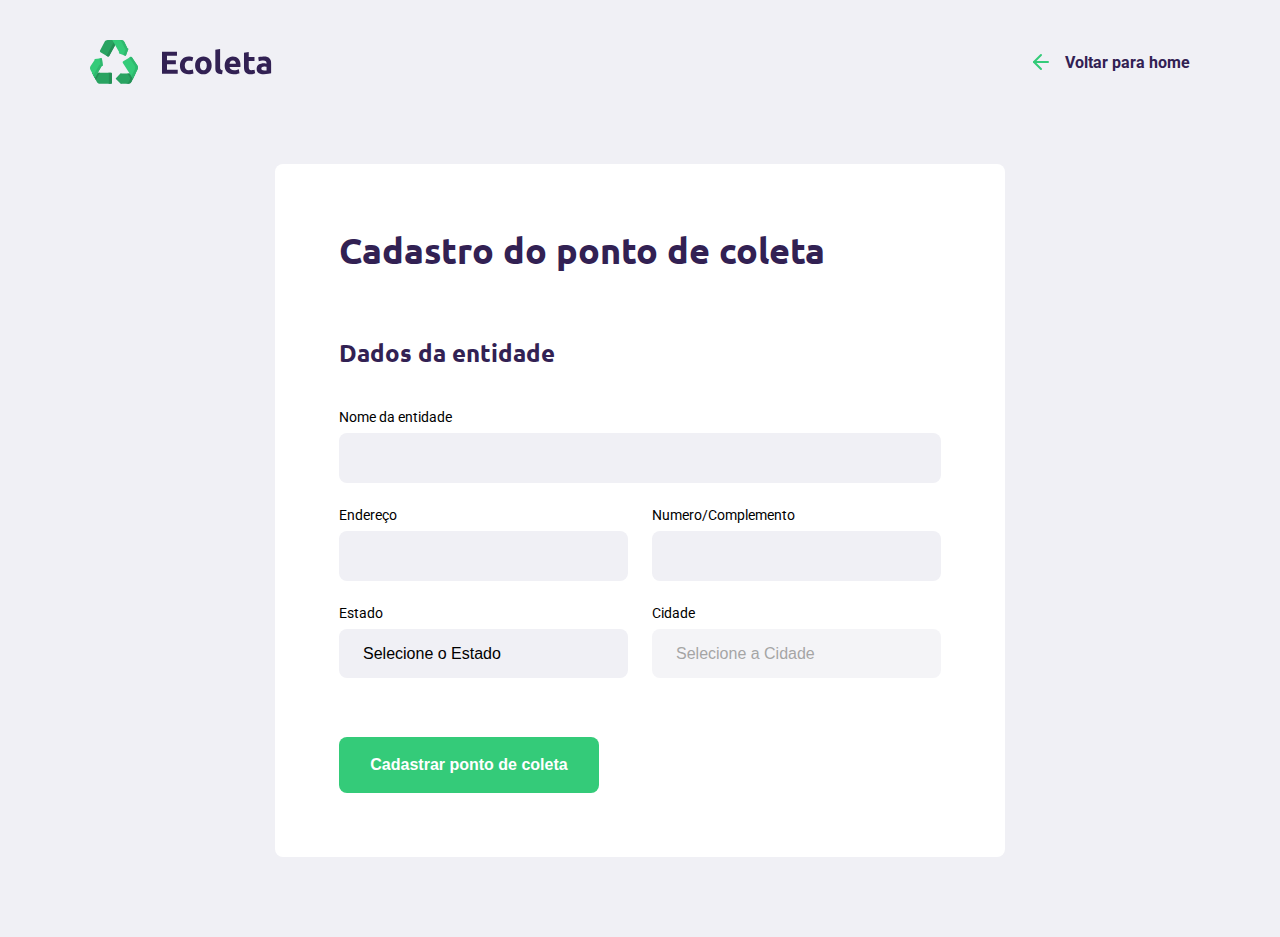
==== create-point.html @ 0b595419 "Creat-point HTML" ====
<!DOCTYPE html>
<html lang="pt_br">

<head>
    <meta charset="UTF-8">
    <meta name="viewport" content="width=device-width, initial-scale=1.0">
    <title>Criar um ponto de Coleta</title>
    <link href="https://fonts.googleapis.com/css2?family=Roboto&family=Ubuntu:wght@700&display=swap" rel="stylesheet">

    <link rel="stylesheet" href="styles/main.css">
    <link rel="stylesheet" href="styles/create-point.css">
    <link rel="stylesheet" href="styles/responsive.css">

</head>

<body>

    <div id="page-create-point">


        <header>
            <img src="icones/logo.svg" alt="Logo Ecoleta">
            <a href="#">
                <span></span>
                Voltar para home
            </a>
        </header>

        <form action="">

            <h1>Cadastro do ponto de coleta</h1>

            <fieldset>
                <legend>
                    <h2>Dados da entidade</h2>
                </legend>

                <div class="field">
                    <label for="name">Nome da entidade</label>
                    <input type="text" name="name">
                </div>

                <div class="field-group">

                    <div class="field">
                        <label for="address">Endereço</label>
                        <input type="text" name="address">
                    </div>

                    <div class="field">
                        <label for="address2">Numero/Complemento</label>
                        <input type="text" name="address2">
                    </div>
                </div>

                <div class="field-group">

                    <div class="field">
                        <label for="state">Estado</label>
                        <select name="uf">
                            <option value="">Selecione o Estado</option>
                        </select>
                    </div>

                    <div class="field">
                        <label for="city">Cidade</label>
                        <select name="city" disabled>
                            <option value="">Selecione a Cidade
                            </option>
                        </select>
                    </div>

                </div>

            </fieldset>

            
            <button type="submit">Cadastrar ponto de coleta</button>

        </form>

    </div>

</body>

</html>
---- styles/main.css ----
:root {
    --title-color: #322153;
    --primary-color: #34cb79;
}

* {
    margin: 0;
    padding: 0;
    box-sizing: border-box;
}

html{
    font-family: 'Roboto', sans-serif;
}

body {
    background: #f0f0f5;
    -webkit-font-smoothing: antialiased;
}

a {
    text-decoration: none;
}

h1, h2, h3, h4, h5, h6 {
    color: var(--title-color);
    font-family: 'Ubuntu', sans-serif;
}

/* Box Model
Modelo de caixa 
Toda caixa 
largura,altura, espaçamentos, preenchimentos
bordas,cor,fundo, maneira que é vista pelo html(display)
alinhamento,posicionamento.
*/
---- styles/create-point.css ----
#page-create-point {
    width: 90%;
    max-width: 1100px;

    /* Alinhamento de caixa (Pelo lado de fora da caixa) */
    margin: 0 auto;
}

#page-create-point header {
    margin-top: 40px;

    display: flex;
    justify-content: space-between;
    align-items: center;
}

#page-create-point header a {
    color: var(--title-color);
    font-weight: bold;

    display: flex;
    align-items: center;
}

#page-create-point header a span {
    /*Icone retorno da home*/
    margin-right: 16px;
    background-image: url(../icones/arrow-left.svg);

    display: flex;

    width: 20px;
    height: 24px;
    
}

form {
    background-color: white;

    margin: 80px auto;
    /* Preenchimento da caixa */
    padding: 64px;
    border-radius: 8px;

    max-width: 730px;
    
}

form h1 {
    font-size: 36px;
}

form fieldset {
    margin-top: 64px;

    border: 0;
}

form legend {
    margin-bottom: 40px;
}

form legend h2 {
    font-size: 24px;
}

form .field {
    flex: 1;

    display: flex;
    flex-direction: column;

    margin-bottom: 24px;
}

form .field-group {
    display: flex;
}

form input, 
form select {
    background-color: #f0f0f5;

    border: 0;
    padding: 16px 24px;
    font-size: 16px;

    border-radius: 8px;

    outline: none;
}

form select {
    -webkit-appearance: none;
    -moz-appearance: none;
    appearance: none;
}

form label {
    font-size: 14px;
    margin-bottom: 8px;
}

form .field-group .field + .field {
    margin-left: 24px;
}

form button {
    width: 260px;
    height: 56px;

    background-color: var(--primary-color);
    border-radius: 8px;

    color: white;
    font-weight: bold;
    font-size: 16px;

    border: 0;
    margin-top: 35px;
    /* efeito de transição botão*/
    transition: background-color 400ms;
}

/* Hover efeito para quando o mouse passar */
form button:hover {
    background-color: #2fb86e;
}
---- styles/responsive.css ----
@media (max-width: 900px) {
    #page-home {
        background-position-x: 70vw;
    }

    #page-home .content {
        align-items: center;
        text-align: center;
    }

    #page-home header a {
        position: absolute;
        bottom: -75px;

        left: 50%;
        transform: translateX(-50%);
    }

    #page-home main {
        align-items: center;
    }
}

@media (min-width:1700px) {
    #page-home {
        background-position-x: 40vw;
    }
}

@media (max-height:760px) {
    #page-home {
        background-position-y: 200px;
    }
}
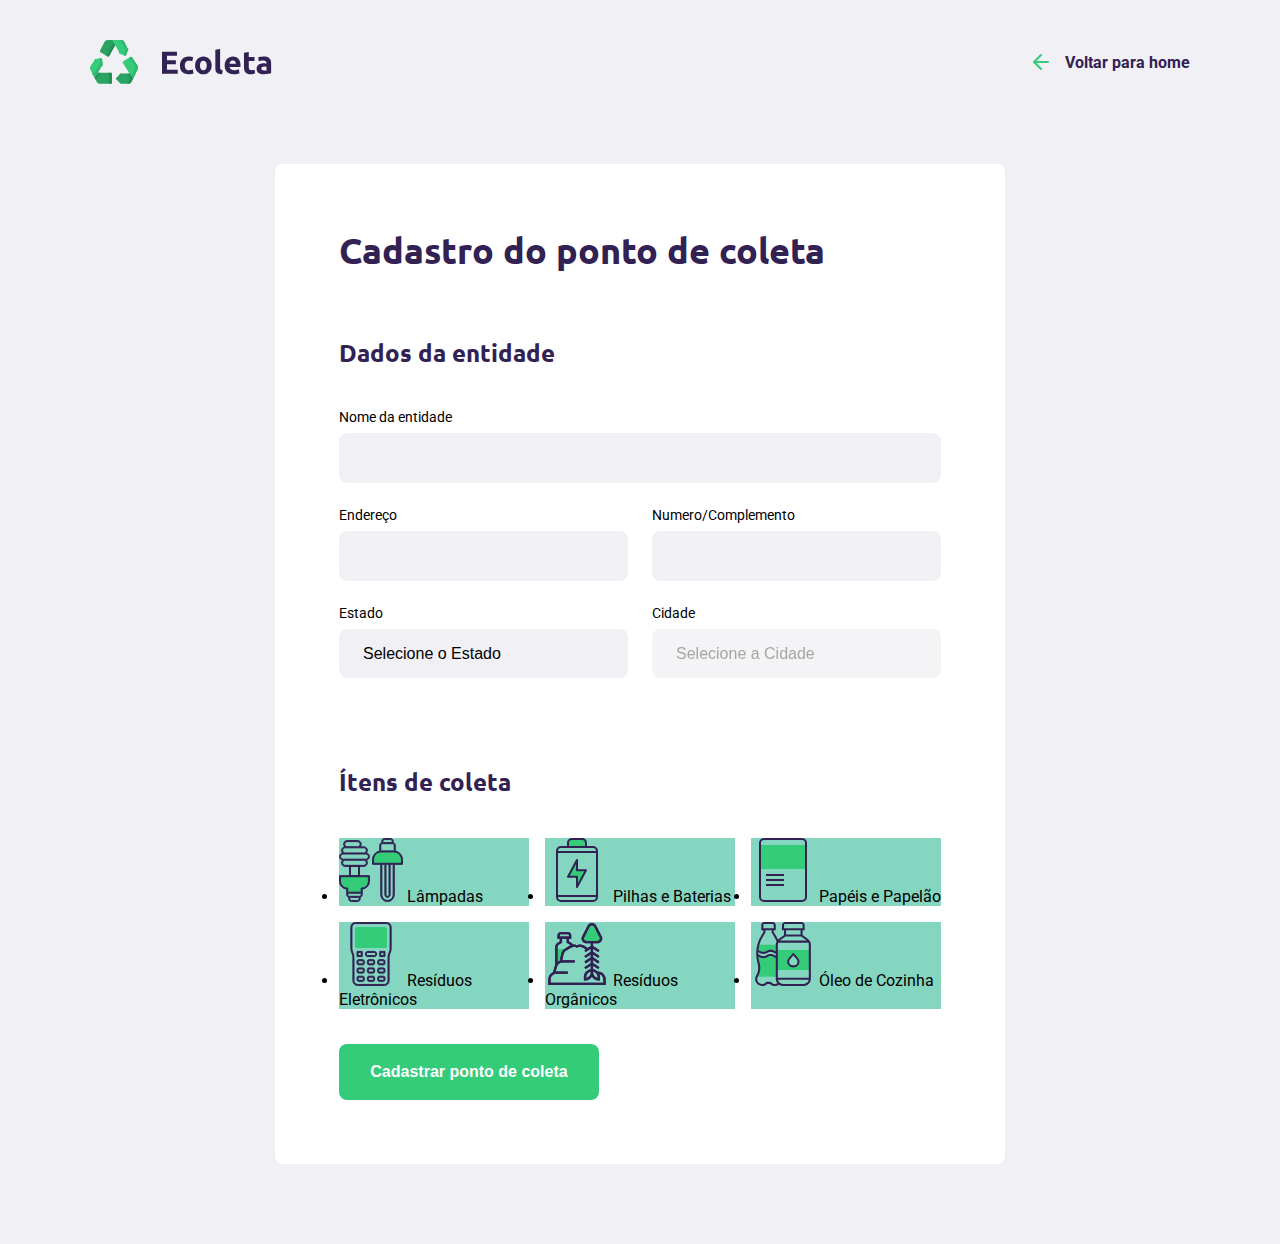
==== commit aecd8e92: "Incluido Novo campo Form" ====
--- a/create-point.html
+++ b/create-point.html
@@ -37,19 +37,19 @@
 
                 <div class="field">
                     <label for="name">Nome da entidade</label>
-                    <input type="text" name="name">
+                    <input type="text" name="name" required > <!-- Required atributo que obriga o usuario a preencher todos os campos do formulario-->
                 </div>
 
                 <div class="field-group">
 
                     <div class="field">
                         <label for="address">Endereço</label>
-                        <input type="text" name="address">
+                        <input type="text" name="address" required>
                     </div>
 
                     <div class="field">
                         <label for="address2">Numero/Complemento</label>
-                        <input type="text" name="address2">
+                        <input type="text" name="address2" required>
                     </div>
                 </div>
 
@@ -57,20 +57,58 @@
 
                     <div class="field">
                         <label for="state">Estado</label>
-                        <select name="uf">
+                        <select name="uf" required>
                             <option value="">Selecione o Estado</option>
                         </select>
+
+                        <input type="hidden" name="state" required>
                     </div>
 
                     <div class="field">
                         <label for="city">Cidade</label>
-                        <select name="city" disabled>
+                        <select name="city" disabled required>
                             <option value="">Selecione a Cidade
                             </option>
                         </select>
                     </div>
 
                 </div>
+
+            </fieldset>
+
+            <fieldset>
+                <legend>
+                    <h2>Ítens de coleta</h2>
+                </legend>
+
+                <div class="items-grid">
+                    <li data-id="1"> <!--data identificador html pode acoplar ao id-->
+                        <img src="/icones/lampadas.svg" alt="Lâmpadas">
+                        <span>Lâmpadas</span>
+                    </li>
+                    <li data-id="2"> 
+                        <img src="/icones/baterias.svg" alt="Pilhas e Baterias">
+                        <span>Pilhas e Baterias</span>
+                    </li>
+                    <li data-id="3"> 
+                        <img src="/icones/papeis-papelao.svg" alt="Papéis e Papelão">
+                        <span>Papéis e Papelão</span>
+                    </li>
+                    <li data-id="4"> 
+                        <img src="/icones/eletronicos.svg" alt="Resíduos Eletrônicos">
+                        <span>Resíduos Eletrônicos</span>
+                    </li>
+                    <li data-id="5"> 
+                        <img src="/icones/organicos.svg" alt="Resíduos Orgânicos">
+                        <span>Resíduos Orgânicos</span>
+                    </li>
+                    <li data-id="6"> 
+                        <img src="/icones/oleo.svg" alt="Óleo de Cozinha">
+                        <span>Óleo de Cozinha</span>
+                    </li>
+                </div>
+
+
 
             </fieldset>
 
@@ -81,6 +119,7 @@
 
     </div>
 
+    <script src="/scripts/create-point.js"></script>
 </body>
 
 </html>--- a/styles/create-point.css
+++ b/styles/create-point.css
@@ -127,6 +127,16 @@
     background-color: #2fb86e;
 }
 
+.items-grid {
+    display: grid;
+    grid-template-columns: 1fr 1fr 1fr ;
+    gap: 16px;    
+}
+
+.items-grid li {
+    background-color: #2fb89595;
+    
+}
 
 
 
@@ -138,3 +148,6 @@
 
 
 
+
+
+
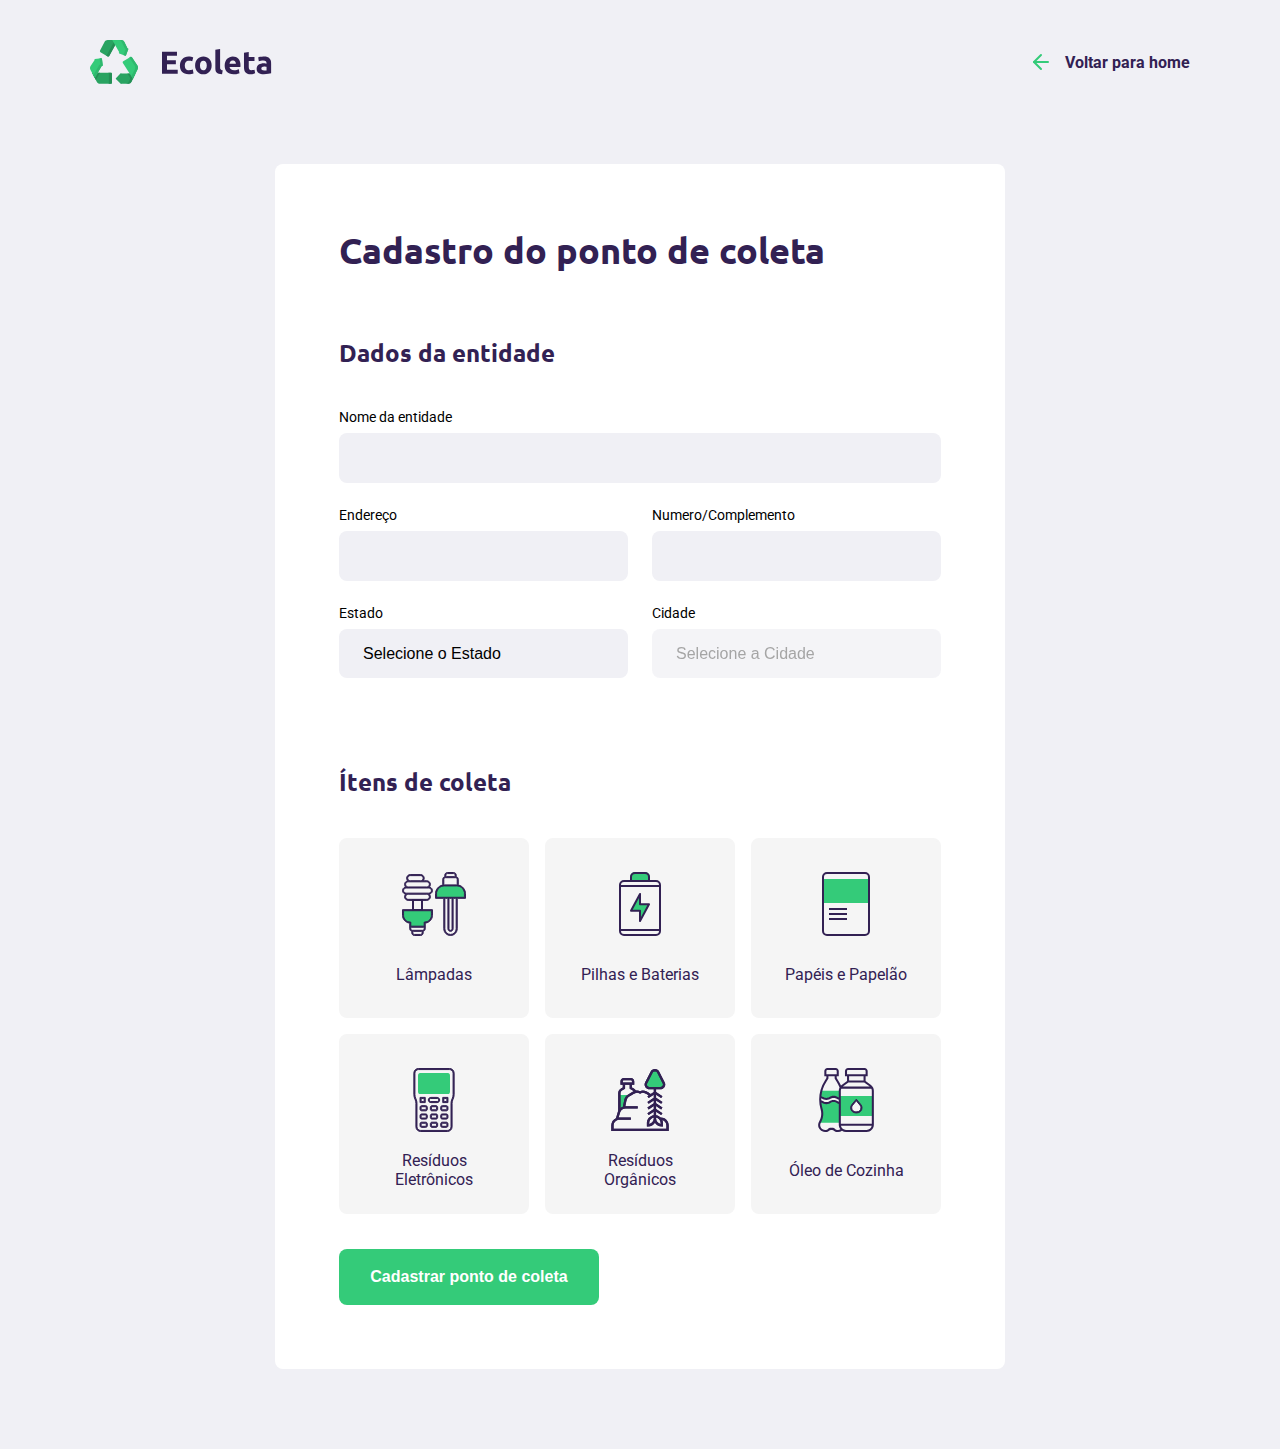
==== commit 262bf2a7: "finalizando 2 parte do formulario" ====
--- a/create-point.html
+++ b/create-point.html
@@ -108,7 +108,7 @@
                     </li>
                 </div>
 
-
+                <input type="hidden" name="items" value="">
 
             </fieldset>
 
--- a/styles/create-point.css
+++ b/styles/create-point.css
@@ -134,8 +134,47 @@
 }
 
 .items-grid li {
-    background-color: #2fb89595;
-    
+    background-color: #f5f5f5;
+    list-style: none;
+
+    border: 2px solid #f5f5f5;
+    border-radius: 8px;
+
+    height: 180px;    
+
+    padding: 32px 24px 16px;
+
+    display: flex;
+    flex-direction: column;
+    align-items: center;
+    justify-content: space-between;
+
+    text-align: center;
+    /* Efeito de mão no cursor */
+    cursor: pointer;
+}
+
+.items-grid li span {
+    margin-top: 12px;
+
+    flex: 1;
+
+    display: flex;
+    align-items: center;
+
+    color: var(--title-color); 
+
+}
+
+.items-grid li.selected {
+    background: #e1faec;
+    border: 2px solid #34cb79;
+}
+
+/* Cancelando o img e o span do clique deixando somente a class itens-grid */
+.items-grid li img,
+.items-grid li span {
+    pointer-events: none;
 }
 
 
@@ -150,4 +189,3 @@
 
 
 
-
